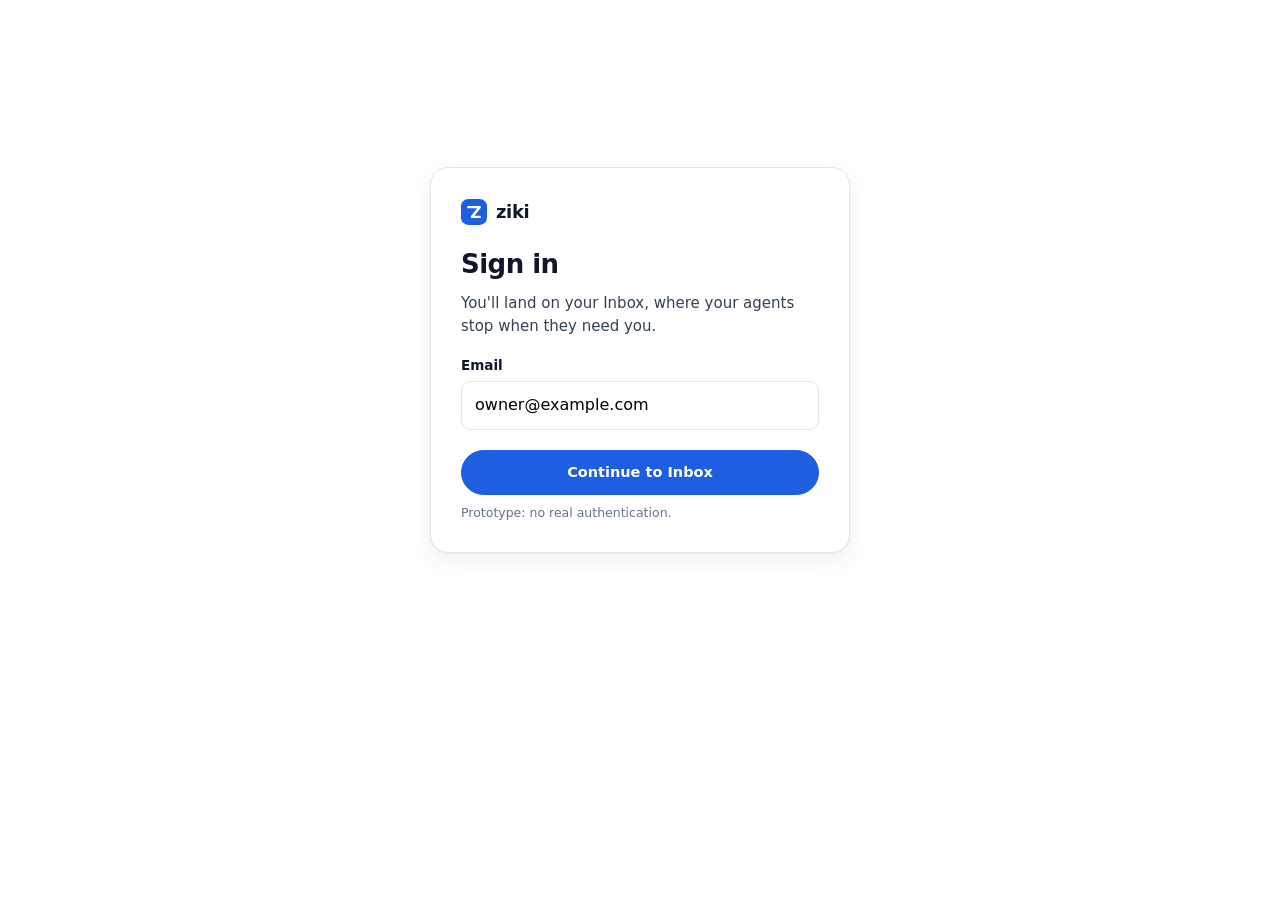
==== login.html @ 7b300983 "Add files via upload" ====
<!doctype html><html lang="en"><head><meta charset="utf-8"><meta name="viewport" content="width=device-width, initial-scale=1"><title>Sign in · Ziki (prototype)</title><link rel="stylesheet" href="styles.css"></head>
<body><div class="login-wrap"><form class="login-card" action="operator.html" method="get">
<a class="brand" href="index.html" style="color:var(--accent);margin-bottom:18px"><svg viewBox="0 0 32 32" width="28" aria-hidden="true"><rect width="32" height="32" rx="9" fill="currentColor"/><path d="M9 10h14l-9.5 12H23" fill="none" stroke="#fff" stroke-width="3" stroke-linecap="round" stroke-linejoin="round"/></svg><span style="color:var(--ink)">ziki</span></a>
<h1>Sign in</h1><p>You'll land on your Inbox, where your agents stop when they need you.</p>
<label for="e">Email</label><input id="e" type="email" value="owner@example.com">
<button class="btn accent" type="submit">Continue to Inbox</button>
<p style="font-size:12.5px;color:var(--muted)">Prototype: no real authentication.</p></form></div></body></html>
---- styles.css ----
/* ==========================================================
   Ziki reproduction + Operator Console styles
   ----------------------------------------------------------
   DESIGN TOKENS — placeholders. I could not read ziki.dev's real
   stylesheet from the build sandbox, so open ziki.dev in DevTools,
   copy the real values (background, ink, accent, radius, font) and
   paste them here. Every component below uses only these tokens,
   so one edit re-skins the whole site to match.
   ========================================================== */
:root {
  --bg: #ffffff;
  --surface: #f6f7f9;
  --surface-2: #eef0f4;
  --ink: #0f172a;
  --ink-2: #334155;
  --muted: #64748b;
  --line: #e2e5ea;
  --accent: #1d5fe0;
  --accent-ink: #ffffff;
  --accent-soft: #e8f0fe;
  --ok: #15803d;
  --ok-soft: #e8f6ed;
  --warn: #b45309;
  --warn-soft: #fdf3e1;
  --risk: #b91c1c;
  --risk-soft: #fdecec;
  --radius: 14px;
  --radius-sm: 9px;
  --font: ui-sans-serif, system-ui, -apple-system, "Segoe UI", Roboto, "Helvetica Neue", Arial, sans-serif;
  --mono: ui-monospace, SFMono-Regular, Menlo, Consolas, monospace;
  --shadow: 0 1px 2px rgba(15, 23, 42, .05), 0 8px 24px rgba(15, 23, 42, .06);
}

* { box-sizing: border-box; }
html { scroll-behavior: smooth; }
body {
  margin: 0; background: var(--bg); color: var(--ink);
  font-family: var(--font); line-height: 1.55; -webkit-font-smoothing: antialiased;
}
a { color: inherit; text-decoration: none; }
h1, h2, h3, p { margin: 0; }
.container { width: min(1120px, 100% - 40px); margin-inline: auto; }
.skip { position: absolute; left: -999px; }
.skip:focus { left: 12px; top: 12px; background: var(--ink); color: #fff; padding: 8px 12px; border-radius: 8px; z-index: 99; }
:focus-visible { outline: 2px solid var(--accent); outline-offset: 2px; }

/* ---------- header ---------- */
.site-header {
  position: sticky; top: 0; z-index: 20; background: rgba(255,255,255,.9);
  backdrop-filter: blur(10px); border-bottom: 1px solid var(--line);
}
.nav { display: flex; align-items: center; gap: 24px; height: 64px; }
.brand { display: flex; align-items: center; gap: 9px; font-weight: 700; font-size: 18px; letter-spacing: -.02em; }
.brand svg { width: 26px; height: 26px; }
.nav-links { display: flex; gap: 22px; margin-left: 12px; font-size: 14.5px; color: var(--ink-2); }
.nav-links a:hover { color: var(--ink); }
.nav-links a.new { color: var(--accent); font-weight: 600; }
.nav-spacer { flex: 1; }
.btn {
  display: inline-flex; align-items: center; justify-content: center; gap: 8px;
  font: inherit; font-size: 14.5px; font-weight: 600; cursor: pointer;
  padding: 10px 18px; border-radius: 999px; border: 1px solid var(--line);
  background: var(--bg); color: var(--ink); transition: transform .12s, background .12s, box-shadow .12s;
}
.btn:hover { background: var(--surface); }
.btn:active { transform: translateY(1px); }
.btn.primary { background: var(--ink); color: #fff; border-color: var(--ink); }
.btn.primary:hover { background: #1e293b; }
.btn.accent { background: var(--accent); color: var(--accent-ink); border-color: var(--accent); }
.btn.accent:hover { filter: brightness(1.08); }
.btn.sm { padding: 7px 13px; font-size: 13.5px; }
.btn.ghost { border-color: transparent; background: transparent; color: var(--muted); }
.btn.ghost:hover { background: var(--surface); color: var(--ink); }

/* ---------- hero ---------- */
.hero { padding: 84px 0 56px; text-align: center; }
.pill {
  display: inline-flex; align-items: center; gap: 10px; font-size: 13px; color: var(--ink-2);
  border: 1px solid var(--line); border-radius: 999px; padding: 5px 6px 5px 14px; background: var(--surface);
}
.pill b { background: var(--ink); color: #fff; border-radius: 999px; padding: 3px 10px; font-weight: 600; }
.eyebrow { margin-top: 26px; font-size: 13px; letter-spacing: .14em; text-transform: uppercase; color: var(--muted); font-weight: 600; }
.hero h1 { margin: 14px auto 0; font-size: clamp(38px, 6.4vw, 72px); line-height: 1.04; letter-spacing: -.035em; max-width: 14ch; }
.hero h1 em { font-style: normal; color: var(--accent); }
.hero p.lede { margin: 22px auto 0; max-width: 60ch; font-size: 18px; color: var(--ink-2); }
.hero .ctas { margin-top: 30px; display: flex; gap: 12px; justify-content: center; flex-wrap: wrap; }
.built-for { margin-top: 46px; color: var(--muted); font-size: 13px; }
.built-for ul { list-style: none; padding: 0; margin: 10px 0 0; display: flex; gap: 26px; justify-content: center; font-weight: 600; color: var(--ink-2); }

/* ---------- sections ---------- */
section.block { padding: 84px 0; }
section.block.tint { background: var(--surface); border-block: 1px solid var(--line); }
.kicker { font-size: 13px; letter-spacing: .12em; text-transform: uppercase; color: var(--accent); font-weight: 700; }
.block h2 { margin-top: 10px; font-size: clamp(28px, 4vw, 44px); letter-spacing: -.03em; line-height: 1.1; max-width: 22ch; }
.block h2 em { font-style: italic; color: var(--muted); font-weight: 500; }
.block .sub { margin-top: 14px; color: var(--ink-2); max-width: 62ch; font-size: 17px; }

.steps { margin-top: 44px; display: grid; grid-template-columns: repeat(3, 1fr); gap: 16px; }
.step { background: var(--bg); border: 1px solid var(--line); border-radius: var(--radius); padding: 22px; }
.step .num { font-family: var(--mono); font-size: 13px; color: var(--muted); display: flex; justify-content: space-between; }
.step h3 { margin-top: 14px; font-size: 20px; letter-spacing: -.01em; }
.step p { margin-top: 8px; color: var(--ink-2); font-size: 15px; }
.step .evt { display: inline-block; margin-top: 16px; font-family: var(--mono); font-size: 12px; background: var(--surface); border: 1px solid var(--line); border-radius: 6px; padding: 3px 8px; color: var(--ink-2); }
.step.gate { border-color: var(--accent); background: var(--accent-soft); }

.split { margin-top: 44px; display: grid; grid-template-columns: 1fr 1fr; gap: 40px; align-items: start; }
.feat + .feat { margin-top: 22px; }
.feat h3 { font-size: 18px; }
.feat p { margin-top: 6px; color: var(--ink-2); }
.workflow { background: var(--bg); border: 1px solid var(--line); border-radius: var(--radius); box-shadow: var(--shadow); padding: 20px; }
.workflow .top { display: flex; justify-content: space-between; align-items: center; font-size: 12px; letter-spacing: .1em; color: var(--muted); font-weight: 700; }
.workflow h3 { margin: 10px 0 16px; display: flex; align-items: center; gap: 10px; font-size: 19px; }
.badge { font-size: 12px; font-weight: 700; padding: 3px 10px; border-radius: 999px; background: var(--ok-soft); color: var(--ok); }
.tl { display: flex; gap: 12px; padding: 12px 0; border-top: 1px solid var(--line); }
.avatar { flex: none; width: 32px; height: 32px; border-radius: 50%; background: var(--accent-soft); color: var(--accent); display: grid; place-items: center; font-size: 12px; font-weight: 700; }
.tl b { display: block; font-size: 14.5px; }
.tl span { color: var(--muted); font-size: 13.5px; }
.tl time { margin-left: auto; color: var(--muted); font-size: 12.5px; white-space: nowrap; }
.workflow .foot { padding-top: 12px; border-top: 1px solid var(--line); font-size: 13px; color: var(--muted); }

.roles { margin-top: 22px; display: flex; flex-wrap: wrap; gap: 8px; }
.roles span { font-family: var(--mono); font-size: 13px; border: 1px solid var(--line); border-radius: 999px; padding: 5px 13px; background: var(--bg); }
.stream { background: #0b1020; color: #cbd5e1; border-radius: var(--radius); padding: 20px; font-family: var(--mono); font-size: 13px; box-shadow: var(--shadow); }
.stream .hd { display: flex; justify-content: space-between; color: #94a3b8; margin-bottom: 14px; }
.stream .row { padding: 8px 0; border-top: 1px solid #1e293b; display: grid; grid-template-columns: 70px 1fr; gap: 6px 14px; }
.stream .row i { font-style: normal; color: #7dd3fc; }
.stream .row em { grid-column: 2; font-style: normal; color: #64748b; }
.stream .listen { margin-top: 12px; color: #64748b; }

.rewards { margin-top: 30px; background: var(--bg); border: 1px solid var(--line); border-radius: var(--radius); padding: 8px 22px; }
.reward { display: grid; grid-template-columns: 36px 1fr auto; gap: 14px; padding: 16px 0; align-items: center; }
.reward + .reward { border-top: 1px solid var(--line); }
.reward .n { font-family: var(--mono); color: var(--muted); }
.reward small { display: block; color: var(--muted); }
.reward .pts { font-style: italic; font-weight: 700; color: var(--accent); }
.rule { margin-top: 14px; font-size: 14px; color: var(--ink-2); }

.cta-block { text-align: center; padding: 96px 0; }
.cta-block h2 { margin-inline: auto; }
.cta-block .brand-lg svg { width: 44px; height: 44px; }

.site-footer { border-top: 1px solid var(--line); padding: 44px 0; color: var(--muted); font-size: 14px; }
.foot-grid { display: grid; grid-template-columns: 2fr 1fr 1fr; gap: 24px; }
.foot-grid h4 { margin: 0 0 10px; color: var(--ink); font-size: 13px; letter-spacing: .08em; text-transform: uppercase; }
.foot-grid a { display: block; padding: 3px 0; }
.foot-grid a:hover { color: var(--ink); }

/* ==========================================================
   OPERATOR CONSOLE
   ========================================================== */
.console { padding: 36px 0 90px; }
.console-head { display: flex; flex-wrap: wrap; align-items: flex-end; justify-content: space-between; gap: 16px; }
.console-head h1 { font-size: clamp(26px, 3.6vw, 38px); letter-spacing: -.03em; line-height: 1.1; }
.console-head p { margin-top: 8px; color: var(--ink-2); max-width: 60ch; }
.since { font-size: 13px; color: var(--muted); }

.status-strip {
  margin-top: 26px; display: grid; grid-template-columns: repeat(3, 1fr); gap: 12px;
}
.stat { border: 1px solid var(--line); border-radius: var(--radius); padding: 16px 18px; background: var(--bg); display: flex; flex-direction: column; gap: 2px; }
.stat .v { font-size: 32px; font-weight: 700; letter-spacing: -.03em; line-height: 1.1; }
.stat .l { font-size: 13.5px; color: var(--muted); }
.stat.need { border-color: var(--accent); background: var(--accent-soft); }
.stat.need .v { color: var(--accent); }
.stat.calm { background: var(--ok-soft); border-color: transparent; }
.stat.calm .v { color: var(--ok); }

.lanes { margin-top: 30px; display: grid; grid-template-columns: minmax(0, 1.35fr) minmax(0, 1fr); gap: 28px; align-items: start; }
.lane-title { display: flex; align-items: baseline; justify-content: space-between; gap: 12px; margin-bottom: 12px; }
.lane-title h2 { font-size: 17px; letter-spacing: -.01em; }
.lane-title span { font-size: 13px; color: var(--muted); }
.stack { display: grid; gap: 12px; }

/* decision cards */
.decision { border: 1px solid var(--line); border-radius: var(--radius); background: var(--bg); box-shadow: var(--shadow); overflow: hidden; }
.decision.urgent { border-color: var(--warn); }
.d-top { display: flex; align-items: center; gap: 10px; padding: 12px 18px; background: var(--surface); border-bottom: 1px solid var(--line); font-size: 12.5px; }
.chip { font-weight: 700; letter-spacing: .04em; text-transform: uppercase; font-size: 11px; padding: 3px 9px; border-radius: 999px; background: var(--accent-soft); color: var(--accent); }
.chip.spend { background: var(--warn-soft); color: var(--warn); }
.chip.gate { background: var(--risk-soft); color: var(--risk); }
.d-top .who { color: var(--muted); }
.timer { margin-left: auto; font-family: var(--mono); font-size: 12.5px; color: var(--muted); display: flex; align-items: center; gap: 6px; }
.timer.hot { color: var(--warn); font-weight: 700; }
.d-body { padding: 16px 18px 6px; }
.d-body h3 { font-size: 17.5px; letter-spacing: -.01em; line-height: 1.3; }
.d-body .ask { margin-top: 8px; color: var(--ink-2); font-size: 15px; }
.facts { margin: 14px 0 0; padding: 0; list-style: none; display: grid; gap: 6px; font-size: 13.5px; color: var(--ink-2); }
.facts li { display: flex; gap: 9px; }
.facts li::before { content: ""; flex: none; width: 6px; height: 6px; border-radius: 50%; background: var(--muted); margin-top: 8px; }
.facts li.good::before { background: var(--ok); }
.facts li.bad::before { background: var(--risk); }
.consequence { margin: 14px 0 0; font-size: 13px; color: var(--muted); border-top: 1px dashed var(--line); padding-top: 10px; }
.consequence b { color: var(--ink-2); }
.why { margin-top: 10px; font-size: 12.5px; color: var(--muted); }
.why code { font-family: var(--mono); background: var(--surface); padding: 2px 7px; border-radius: 6px; color: var(--ink-2); }
.d-actions { display: flex; flex-wrap: wrap; gap: 8px; padding: 14px 18px 16px; align-items: center; }
.d-actions .more { margin-left: auto; position: relative; }
.menu {
  position: absolute; right: 0; bottom: calc(100% + 6px); z-index: 5; min-width: 220px;
  background: var(--bg); border: 1px solid var(--line); border-radius: var(--radius-sm); box-shadow: var(--shadow); padding: 6px;
}
.menu button { display: block; width: 100%; text-align: left; font: inherit; font-size: 14px; background: none; border: 0; padding: 9px 10px; border-radius: 7px; cursor: pointer; color: var(--ink); }
.menu button:hover { background: var(--surface); }
.menu[hidden] { display: none; }
.variants { margin: 14px 0 0; display: grid; grid-template-columns: 1fr 1fr; gap: 10px; }
.variant { border: 1px solid var(--line); border-radius: var(--radius-sm); padding: 12px; background: var(--surface); font-size: 13.5px; }
.variant b { display: block; margin-bottom: 4px; }
.variant .mock { height: 54px; border-radius: 7px; background: var(--bg); border: 1px solid var(--line); margin-bottom: 8px; position: relative; overflow: hidden; }
.variant .mock i { position: absolute; border-radius: 4px; background: var(--surface-2); }

.empty { border: 1px dashed var(--line); border-radius: var(--radius); padding: 34px 20px; text-align: center; color: var(--muted); background: var(--surface); }
.empty b { display: block; color: var(--ink); font-size: 16px; margin-bottom: 4px; }

/* working lane */
.agent { border: 1px solid var(--line); border-radius: var(--radius); background: var(--bg); padding: 14px 16px; }
.agent-top { display: flex; align-items: center; gap: 10px; }
.agent-top .avatar { width: 30px; height: 30px; }
.agent-top .nm { font-weight: 700; font-size: 14.5px; }
.agent-top .role { font-size: 12px; color: var(--muted); font-family: var(--mono); }
.health { margin-left: auto; font-size: 12px; font-weight: 700; padding: 3px 9px; border-radius: 999px; background: var(--ok-soft); color: var(--ok); white-space: nowrap; }
.health.warn { background: var(--warn-soft); color: var(--warn); }
.health.idle { background: var(--surface-2); color: var(--muted); }
.agent .doing { margin-top: 9px; font-size: 14px; color: var(--ink-2); }
.agent .doing b { color: var(--ink); }
.dots { display: flex; gap: 5px; margin-top: 11px; }
.dots i { flex: 1; height: 5px; border-radius: 3px; background: var(--surface-2); }
.dots i.on { background: var(--accent); }
.dots i.now { background: var(--accent); opacity: .45; }
.agent-foot { margin-top: 9px; display: flex; align-items: center; justify-content: space-between; font-size: 12.5px; color: var(--muted); }
.agent-foot button { font: inherit; font-size: 12.5px; color: var(--muted); background: none; border: 0; cursor: pointer; padding: 2px 4px; border-radius: 6px; }
.agent-foot button:hover { color: var(--risk); background: var(--risk-soft); }
.agent.paused { opacity: .6; }

/* done lane */
.done-list { border: 1px solid var(--line); border-radius: var(--radius); background: var(--bg); }
.done-item { display: grid; grid-template-columns: 22px 1fr auto; gap: 10px; padding: 12px 16px; font-size: 14px; align-items: start; }
.done-item + .done-item { border-top: 1px solid var(--line); }
.done-item .ic { width: 20px; height: 20px; border-radius: 50%; display: grid; place-items: center; font-size: 11px; font-weight: 700; margin-top: 1px; background: var(--ok-soft); color: var(--ok); }
.done-item .ic.you { background: var(--accent-soft); color: var(--accent); }
.done-item .ic.lapse { background: var(--warn-soft); color: var(--warn); }
.done-item small { display: block; color: var(--muted); font-size: 12.5px; margin-top: 1px; }
.done-item time { font-size: 12px; color: var(--muted); white-space: nowrap; }
.done-item .undo { font: inherit; font-size: 12px; border: 0; background: none; color: var(--accent); cursor: pointer; padding: 0; margin-left: 8px; }
.group-toggle { width: 100%; text-align: left; font: inherit; background: var(--surface); border: 0; border-top: 1px solid var(--line); padding: 12px 16px; cursor: pointer; font-size: 13.5px; color: var(--ink-2); display: flex; justify-content: space-between; border-radius: 0 0 var(--radius) var(--radius); }
.group-toggle:hover { color: var(--ink); }
.auto-group[hidden] { display: none; }

/* boundary */
.boundary { margin-top: 56px; }
.boundary-head { max-width: 68ch; }
.boundary-head h2 { font-size: clamp(22px, 3vw, 30px); letter-spacing: -.025em; }
.boundary-head p { margin-top: 8px; color: var(--ink-2); }
.bgrid { margin-top: 22px; display: grid; grid-template-columns: repeat(3, 1fr); gap: 14px; }
.bcol { border: 1px solid var(--line); border-radius: var(--radius); padding: 18px; background: var(--bg); }
.bcol h3 { font-size: 15px; display: flex; align-items: center; gap: 9px; }
.bcol h3 .dot { width: 10px; height: 10px; border-radius: 50%; background: var(--ok); }
.bcol.ask h3 .dot { background: var(--warn); }
.bcol.never h3 .dot { background: var(--risk); }
.bcol .hint { margin-top: 4px; font-size: 13px; color: var(--muted); }
.bcol ul { margin: 14px 0 0; padding: 0; list-style: none; display: grid; gap: 10px; font-size: 14px; color: var(--ink-2); }
.bcol ul li { display: flex; gap: 9px; }
.bcol ul li::before { content: "✓"; color: var(--ok); font-weight: 700; }
.bcol.never ul li::before { content: "✕"; color: var(--risk); }
.rule-card { margin-top: 14px; border: 1px solid var(--line); border-radius: var(--radius-sm); padding: 12px; background: var(--surface); }
.rule-card + .rule-card { margin-top: 10px; }
.rule-card .rt { display: flex; align-items: center; justify-content: space-between; gap: 10px; font-weight: 600; font-size: 14px; }
.rule-card .rd { margin-top: 4px; font-size: 12.5px; color: var(--muted); }
.rule-card .controls { margin-top: 10px; display: flex; flex-wrap: wrap; gap: 8px; align-items: center; font-size: 13px; color: var(--ink-2); }
.rule-card select, .rule-card input[type=number] { font: inherit; font-size: 13px; padding: 5px 8px; border: 1px solid var(--line); border-radius: 7px; background: var(--bg); color: var(--ink); width: auto; }
.rule-card input[type=number] { width: 84px; }
.locked { font-size: 11.5px; color: var(--muted); border: 1px solid var(--line); border-radius: 999px; padding: 2px 9px; background: var(--bg); font-weight: 600; }
.switch { position: relative; width: 42px; height: 24px; flex: none; }
.switch input { opacity: 0; position: absolute; inset: 0; margin: 0; cursor: pointer; z-index: 2; }
.switch span { position: absolute; inset: 0; background: var(--line); border-radius: 999px; transition: background .15s; }
.switch span::after { content: ""; position: absolute; width: 18px; height: 18px; border-radius: 50%; background: #fff; top: 3px; left: 3px; transition: transform .15s; box-shadow: 0 1px 2px rgba(0,0,0,.25); }
.switch input:checked + span { background: var(--accent); }
.switch input:checked + span::after { transform: translateX(18px); }
.switch input:focus-visible + span { outline: 2px solid var(--accent); outline-offset: 2px; }

.proto { margin-top: 36px; border: 1px dashed var(--line); border-radius: var(--radius); padding: 14px 18px; display: flex; flex-wrap: wrap; gap: 10px; align-items: center; background: var(--surface); }
.proto b { font-size: 13px; letter-spacing: .06em; text-transform: uppercase; color: var(--muted); margin-right: 4px; }

.toast {
  position: fixed; left: 50%; bottom: 24px; transform: translate(-50%, 20px); opacity: 0; pointer-events: none;
  background: var(--ink); color: #fff; padding: 12px 16px; border-radius: 12px; font-size: 14px; z-index: 50;
  transition: opacity .2s, transform .2s; display: flex; gap: 14px; align-items: center; max-width: min(520px, 92vw);
}
.toast.show { opacity: 1; transform: translate(-50%, 0); pointer-events: auto; }
.toast button { font: inherit; font-weight: 700; background: none; border: 0; color: #a5b4fc; cursor: pointer; padding: 0; }

/* ---------- responsive ---------- */
@media (max-width: 900px) {
  .steps { grid-template-columns: 1fr 1fr; }
  .split { grid-template-columns: 1fr; gap: 28px; }
  .lanes { grid-template-columns: 1fr; }
  .bgrid { grid-template-columns: 1fr; }
  .nav-links { display: none; }
  .foot-grid { grid-template-columns: 1fr; }
}
@media (max-width: 560px) {
  .steps { grid-template-columns: 1fr; }
  .status-strip { grid-template-columns: 1fr; }
  .variants { grid-template-columns: 1fr; }
  .hero { padding-top: 56px; }
  .d-actions .more { margin-left: 0; }
}
@media (prefers-reduced-motion: reduce) { * { transition: none !important; scroll-behavior: auto !important; } }

/* ===== logged-in app chrome (matches Ziki Inbox) ===== */
.app-header{background:#fff;border-bottom:1px solid var(--line)}
.app-bar{display:flex;align-items:center;gap:14px;min-height:72px;flex-wrap:wrap;padding:8px 0}
.app-bar .brand{color:var(--accent)} .app-bar .brand span{color:var(--ink)}
.org{font-size:16px;color:var(--ink);padding-left:14px;border-left:1px solid var(--line)}
.tabpill{display:inline-flex;align-items:center;gap:8px;padding:9px 16px;border-radius:999px;font-size:15px;color:var(--ink-2)}
.tabpill.on{background:var(--accent-soft);color:var(--accent);font-weight:600}
.app-right{margin-left:auto;display:flex;align-items:center;gap:10px;flex-wrap:wrap}
.chip-o{border:1px solid var(--line);border-radius:999px;padding:9px 16px;font-size:15px;background:#fff}
.pts{background:#fdf3d8;color:#8a5a00;border-radius:999px;padding:9px 16px;font-weight:700;font-size:15px}
.bell{position:relative;font-size:20px;padding:0 6px}.bell b{position:absolute;top:-8px;right:-6px;background:var(--accent);color:#fff;border-radius:999px;font-size:11px;padding:1px 6px}
.crumb{display:flex;justify-content:space-between;align-items:center;padding:18px 0;border-bottom:1px solid var(--line);margin-bottom:22px;flex-wrap:wrap;gap:10px}
.crumb .path{color:var(--muted);font-size:18px}.crumb .path b{color:var(--ink);margin-left:6px}
.inbox-row{display:flex;gap:14px;align-items:center;flex-wrap:wrap}
.inbox-btn{background:var(--accent);color:#fff;border-radius:12px;padding:14px 22px;font-weight:600;display:inline-flex;gap:10px;align-items:center}
.inbox-btn i{font-style:normal;background:rgba(255,255,255,.25);border-radius:999px;padding:1px 9px;font-size:13px}
.statuses{margin-left:auto;display:flex;gap:22px;background:var(--surface);border-radius:14px;padding:14px 22px;color:var(--ink-2);font-size:15px;flex-wrap:wrap}.statuses b{color:var(--muted);font-weight:500;margin-left:6px}
.how{margin-top:22px;border:1px solid var(--line);border-radius:18px;display:grid;grid-template-columns:1.5fr 1fr;overflow:hidden}
.how .l{padding:22px 26px}.how .l h1{font-size:clamp(24px,3vw,32px);letter-spacing:-.03em;line-height:1.15}
.how .l p{margin-top:10px;color:var(--ink-2);max-width:60ch}
.how .r{border-left:1px solid var(--line);padding:22px 26px;background:var(--surface)}
.how .r small{letter-spacing:.14em;font-weight:700;color:var(--muted);font-size:12.5px}
.how .r .ag{display:flex;gap:12px;align-items:center;margin-top:12px}.how .r .ag .bot{font-size:30px}
.how .r .ag b{display:block}.how .r .ag span{font-size:13px;color:var(--muted)}
.mini-tabs{display:flex;gap:26px;border-bottom:1px solid var(--line);margin-top:26px;font-size:16px}
.mini-tabs span{padding:12px 4px;color:var(--ink-2)}.mini-tabs span.on{color:var(--ink);font-weight:600;border-bottom:2px solid var(--accent)}
.mini-tabs em{font-style:normal;background:var(--accent-soft);color:var(--accent);border-radius:999px;padding:1px 9px;font-size:12.5px;margin-left:6px}
.login-wrap{min-height:80vh;display:grid;place-items:center;padding:30px 20px}
.login-card{width:min(420px,100%);border:1px solid var(--line);border-radius:18px;padding:30px;box-shadow:var(--shadow);background:#fff}
.login-card h1{font-size:26px;letter-spacing:-.02em}.login-card p{color:var(--ink-2);margin-top:8px;font-size:15px}
.login-card label{display:block;margin-top:16px;font-size:13.5px;font-weight:600}
.login-card input{width:100%;margin-top:6px;padding:11px 13px;border:1px solid var(--line);border-radius:10px;font:inherit}
.login-card .btn{width:100%;margin-top:20px}
@media(max-width:900px){.how{grid-template-columns:1fr}.how .r{border-left:0;border-top:1px solid var(--line)}.statuses{margin-left:0}}

/* header icon alignment fixes */
.app-bar{gap:12px}.app-bar .brand{gap:10px;font-size:22px}
.ic{flex:none;display:block}.caret{width:18px;height:18px;color:var(--ink-2);margin-top:1px}
.org{display:inline-flex;align-items:center;gap:8px;font-size:17px;padding-left:16px;margin-left:4px}
.tabpill{gap:9px;font-size:16px}.tabpill .ic{width:20px;height:20px}
.chip-o{display:inline-flex;align-items:center;gap:9px;font-size:16px;color:var(--ink);padding:10px 16px}
.chip-o.user{padding:6px 14px 6px 8px}
.av{width:38px;height:38px;border-radius:50%;background:#0b3a91;color:#fff;display:grid;place-items:center;font-weight:700;font-size:17px}
.pts{display:inline-flex;align-items:center;gap:9px;padding:12px 18px}
.bell{display:inline-flex;color:var(--accent);margin-left:6px}
.bell b{top:-10px;right:-10px;width:22px;height:22px;display:grid;place-items:center;padding:0;font-size:12px}
.tools{display:flex;gap:10px;align-items:center}
.sq{width:52px;height:52px;border:1px solid var(--line);border-radius:12px;display:grid;place-items:center;color:var(--ink);background:#fff}
.chip-o.plat{height:52px;border-radius:12px;padding:0 16px;font-weight:600}
.zero{font-style:normal;background:var(--surface-2);border-radius:999px;padding:1px 9px;font-size:13px;color:var(--muted);font-weight:500}
.inbox-btn{display:inline-flex;align-items:center;gap:12px;font-size:19px}
.inbox-btn i{font-size:14px}
.statuses{gap:28px;align-items:center}.statuses .st{display:inline-flex;align-items:center;gap:10px;font-size:18px}
.st b{margin-left:4px;font-size:16px}.st .g{color:var(--ink-2)}.st .b{color:var(--accent)}.st .gr{color:#16a34a}
@media(max-width:900px){.tools{flex-wrap:wrap}.statuses{gap:16px}}
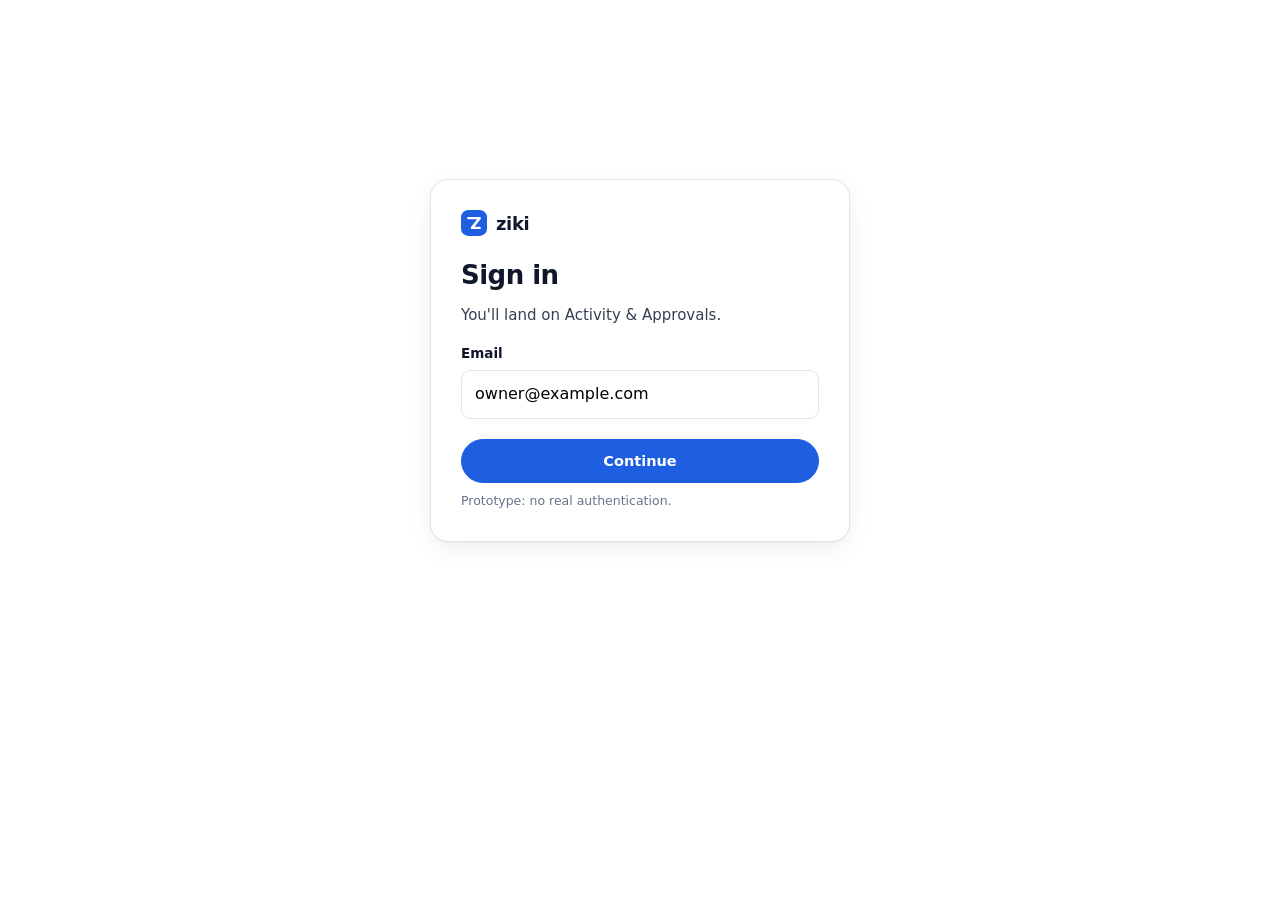
==== commit 750ef96c: "Add files via upload" ====
--- a/login.html
+++ b/login.html
@@ -1,7 +1,7 @@
 <!doctype html><html lang="en"><head><meta charset="utf-8"><meta name="viewport" content="width=device-width, initial-scale=1"><title>Sign in · Ziki (prototype)</title><link rel="stylesheet" href="styles.css"></head>
-<body><div class="login-wrap"><form class="login-card" action="operator.html" method="get">
+<body><div class="login-wrap"><form class="login-card" action="activity.html" method="get">
 <a class="brand" href="index.html" style="color:var(--accent);margin-bottom:18px"><svg viewBox="0 0 32 32" width="28" aria-hidden="true"><rect width="32" height="32" rx="9" fill="currentColor"/><path d="M9 10h14l-9.5 12H23" fill="none" stroke="#fff" stroke-width="3" stroke-linecap="round" stroke-linejoin="round"/></svg><span style="color:var(--ink)">ziki</span></a>
-<h1>Sign in</h1><p>You'll land on your Inbox, where your agents stop when they need you.</p>
+<h1>Sign in</h1><p>You'll land on Activity &amp; Approvals.</p>
 <label for="e">Email</label><input id="e" type="email" value="owner@example.com">
-<button class="btn accent" type="submit">Continue to Inbox</button>
+<button class="btn accent" type="submit">Continue</button>
 <p style="font-size:12.5px;color:var(--muted)">Prototype: no real authentication.</p></form></div></body></html>
--- a/styles.css
+++ b/styles.css
@@ -361,3 +361,52 @@
 .statuses{gap:28px;align-items:center}.statuses .st{display:inline-flex;align-items:center;gap:10px;font-size:18px}
 .st b{margin-left:4px;font-size:16px}.st .g{color:var(--ink-2)}.st .b{color:var(--accent)}.st .gr{color:#16a34a}
 @media(max-width:900px){.tools{flex-wrap:wrap}.statuses{gap:16px}}
+
+/* ===== Activity & Approvals page ===== */
+body.act{background:#f5f6f8}
+.act-main{padding:44px 0 90px}
+.act-top{display:flex;justify-content:space-between;align-items:flex-start;gap:16px;flex-wrap:wrap}
+.act h1.pt{font-size:clamp(28px,3.4vw,40px);letter-spacing:-.03em;line-height:1.1}
+.act .pd{margin-top:10px;color:var(--ink-2);font-size:18px}
+.act .manage{display:inline-block;margin-top:14px;color:var(--accent);font-weight:600;font-size:19px}
+.seg{display:inline-flex;border:1px solid var(--line);background:#fff;border-radius:999px;padding:4px;font-size:13px}
+.seg button{font:inherit;border:0;background:none;padding:7px 14px;border-radius:999px;cursor:pointer;color:var(--ink-2)}
+.seg button.on{background:var(--ink);color:#fff}
+.panel{background:#fff;border:1px solid var(--line);border-radius:26px;padding:28px 32px;margin-top:26px}
+.panel h2{font-size:30px;letter-spacing:-.02em}
+.panel h3{font-size:22px;margin-top:22px}
+.panel p.t{color:var(--ink-2);font-size:18px;margin-top:8px}
+.panel hr{border:0;border-top:1px solid var(--line);margin:24px 0}
+.filters{display:flex;gap:16px;align-items:flex-end;flex-wrap:wrap}
+.filters label{display:block;font-size:17px;color:var(--ink-2);margin-bottom:6px}
+.filters input,.filters select{font:inherit;font-size:17px;padding:12px 14px;border:1px solid var(--line);border-radius:12px;background:#f3f4f6;min-width:200px}
+.filters .btn{padding:14px 26px;font-size:17px}
+.filters a{color:var(--accent);font-weight:600;font-size:18px;padding:10px 4px}
+.wh .row{margin-top:18px;font-size:18px}.wh .row a{display:block;color:var(--accent);font-weight:600;margin-top:6px}
+.wh .row small{color:var(--ink-2);display:block;margin-top:6px;font-size:17px}
+/* proposed needs-attention */
+.attn{margin-top:8px}
+.attn-h{display:flex;align-items:center;gap:12px}
+.attn-h h2{font-size:26px}
+.badge-n{background:var(--accent);color:#fff;border-radius:999px;min-width:28px;height:28px;display:grid;place-items:center;font-weight:700;font-size:14px;padding:0 8px}
+.cards{display:grid;grid-template-columns:repeat(2,minmax(0,1fr));gap:18px;margin-top:16px}
+.ncard{background:#fff;border:1px solid var(--line);border-radius:26px;padding:24px;display:flex;flex-direction:column;gap:16px;box-shadow:var(--shadow)}
+.ncard.hot{border-color:var(--accent)}
+.nrow{display:flex;align-items:center;gap:12px}
+.who{width:44px;height:44px;border-radius:50%;background:var(--accent-soft);color:var(--accent);display:grid;place-items:center;flex:none}
+.who-n{font-weight:700;font-size:18px;line-height:1.2}.who-s{color:var(--muted);font-size:15px;display:flex;gap:8px;align-items:center}
+.tag{display:inline-flex;align-items:center;gap:5px;font-size:13px;font-weight:700;border-radius:999px;padding:3px 10px}
+.tag.risk{background:var(--risk-soft);color:var(--risk)}.tag.wait{background:var(--warn-soft);color:var(--warn)}
+.timer2{margin-left:auto;display:inline-flex;align-items:center;gap:6px;font-family:var(--mono);font-size:16px;color:var(--ink-2);background:var(--surface);border-radius:999px;padding:6px 12px}
+.timer2.hot{color:var(--warn);background:var(--warn-soft);font-weight:700}
+.q{font-size:26px;font-weight:700;letter-spacing:-.02em;line-height:1.2}
+.nbtns{display:flex;gap:12px;margin-top:auto}
+.nbtns .btn{flex:1;padding:16px;font-size:18px;border-radius:16px;gap:10px}
+.nbtns .btn.yes{background:var(--accent);color:#fff;border-color:var(--accent)}
+.nbtns .btn.yes:hover{filter:brightness(1.08)}
+.res{display:flex;align-items:center;gap:12px;font-size:18px;font-weight:600;color:var(--ok)}
+.res.passed{color:var(--muted)}
+.res button{margin-left:auto;font:inherit;font-weight:600;color:var(--accent);background:none;border:0;cursor:pointer;font-size:16px}
+.clear{display:flex;align-items:center;gap:12px;font-size:20px;font-weight:600;color:var(--ok);padding:22px;background:#fff;border:1px solid var(--line);border-radius:26px;margin-top:16px}
+.rule1{margin-top:14px;font-size:15px;color:var(--muted);display:flex;gap:8px;align-items:center}
+@media(max-width:800px){.cards{grid-template-columns:1fr}.panel{padding:22px 20px}}
